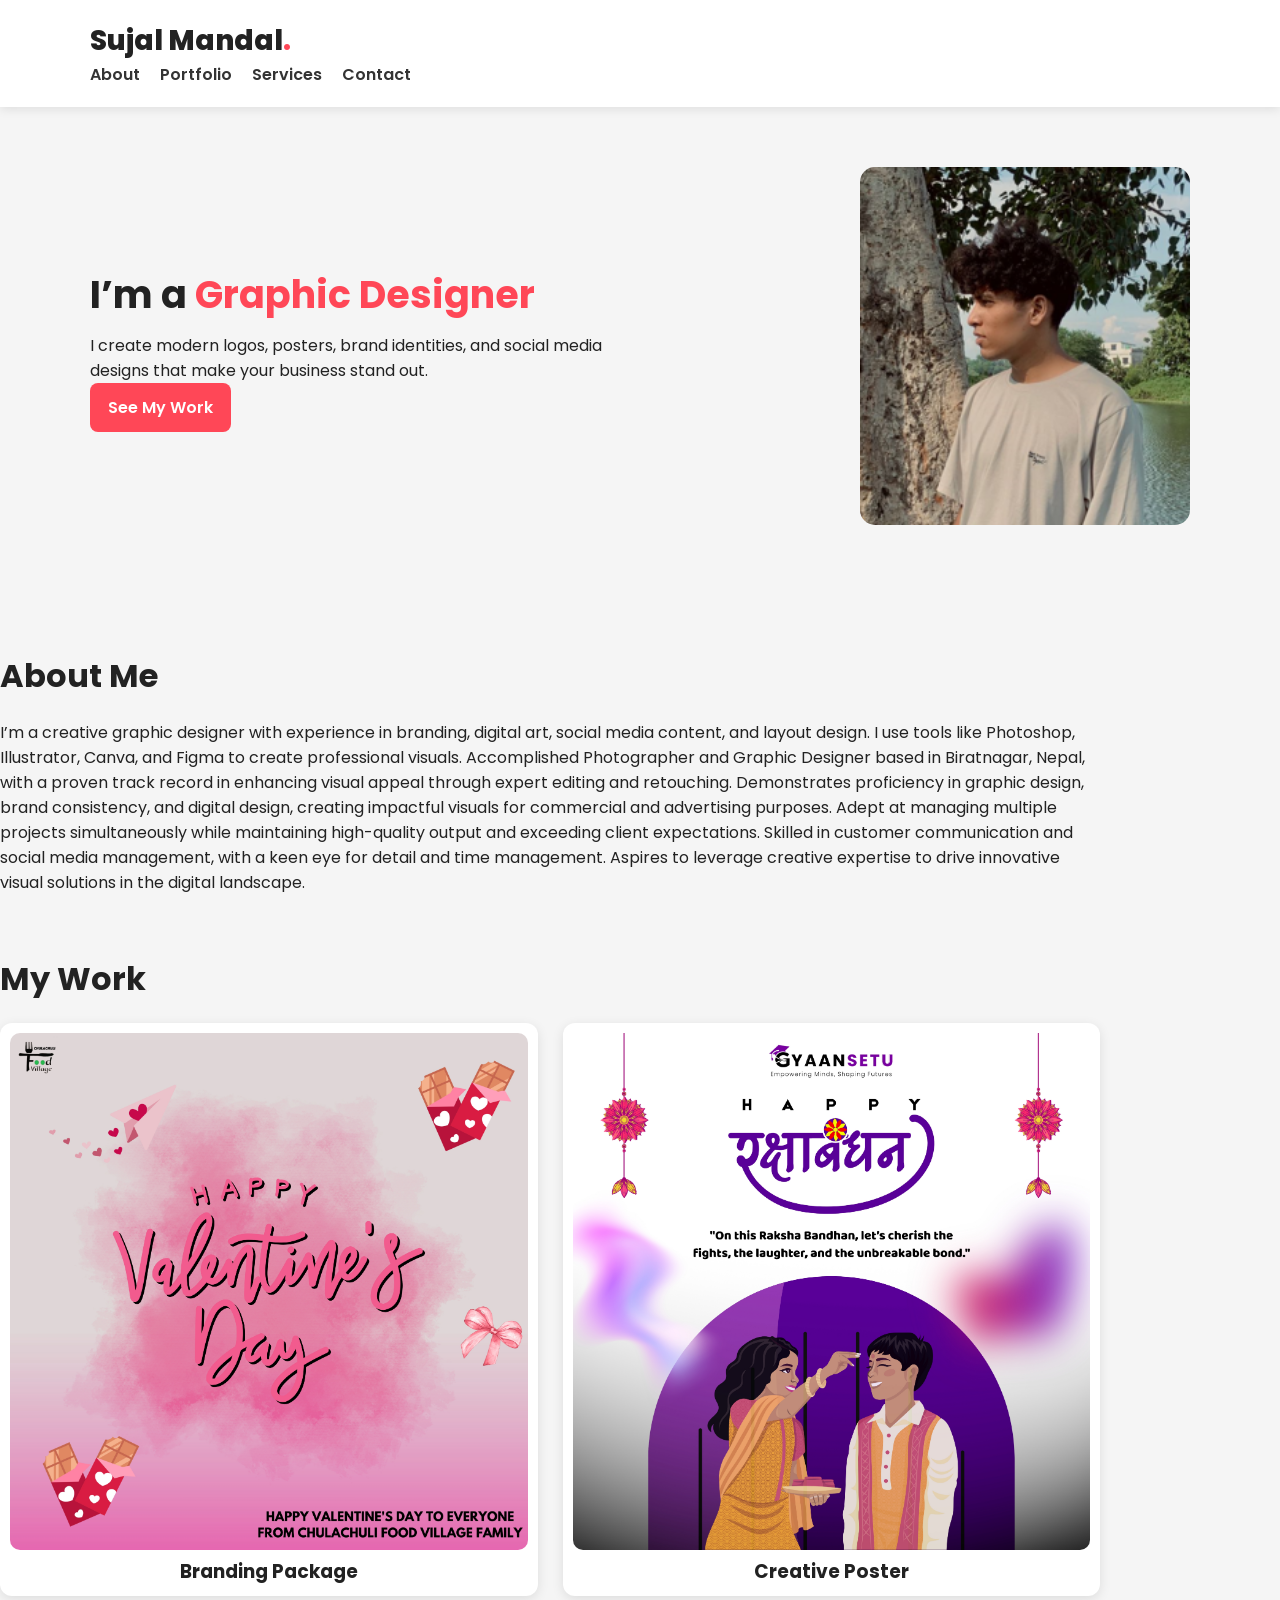
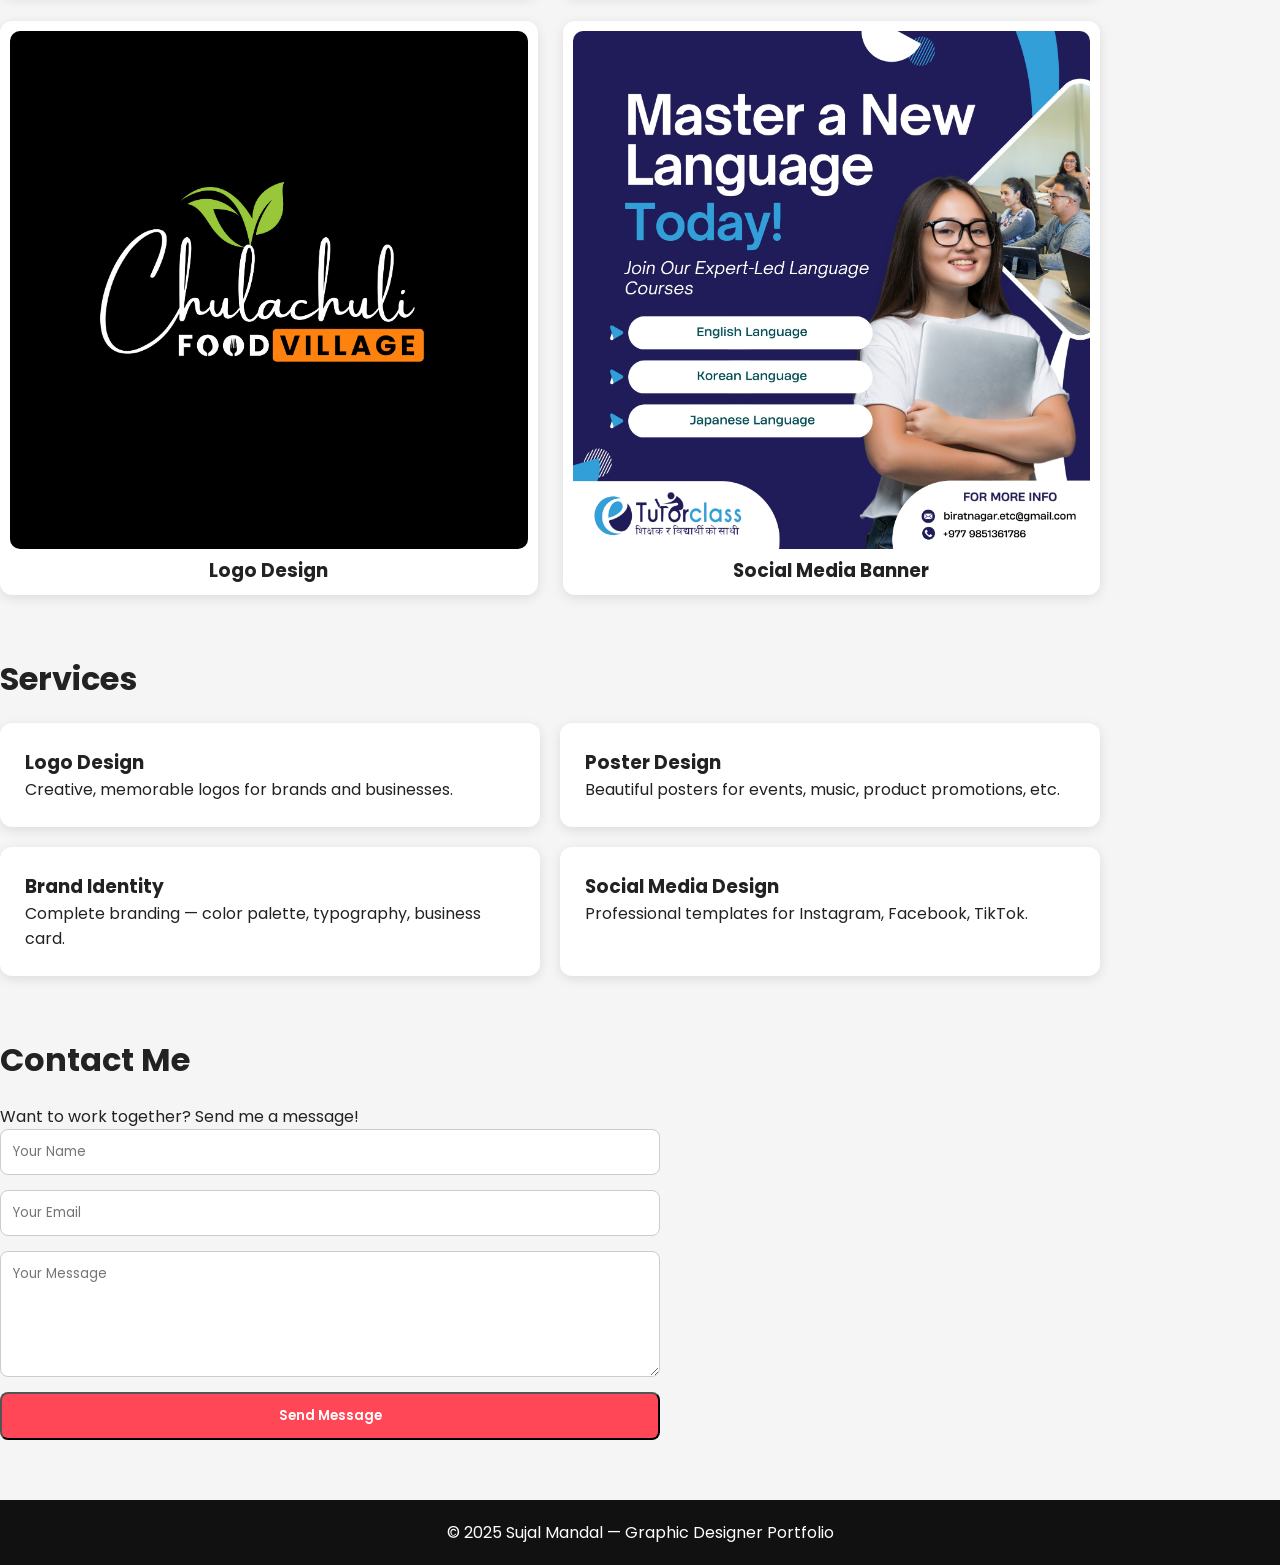
==== index.html @ 3d7919da "My graphic designer portfolio" ====
<!DOCTYPE html>
<html lang="en">
<head>
  <meta charset="UTF-8">
  <meta name="viewport" content="width=device-width, initial-scale=1.0">
  <title>Graphic Designer – Portfolio</title>

  <link rel="stylesheet" href="styles.css">
</head>

<body>

  <!-- HEADER -->
  <header class="header">
    <div class="container">
      <h1 class="logo">Sujal Mandal<span>.</span></h1>
      <nav>
        <ul class="nav-links">
          <li><a href="#about">About</a></li>
          <li><a href="#portfolio">Portfolio</a></li>
          <li><a href="#services">Services</a></li>
          <li><a href="#contact">Contact</a></li>
        </ul>
      </nav>
    </div>
  </header>

  <!-- HERO SECTION -->
  <section class="hero">
    <div class="container hero-content">
      <div class="hero-text">
        <h2>I’m a <span>Graphic Designer</span></h2>
        <p>I create modern logos, posters, brand identities, and social media designs that make your business stand out.</p>
        <a href="#portfolio" class="btn">See My Work</a>
      </div>
      <div class="hero-img">
        <img src="image/Profile.JPG" alt="Designer Photo">
      </div>
    </div>
  </section>

  <!-- ABOUT -->
  <section id="about" class="about section container">
    <h2>About Me</h2>
    <p>I’m a creative graphic designer with experience in branding, digital art, social media content, and layout design. I use tools like Photoshop, Illustrator, Canva, and Figma to create professional visuals. Accomplished Photographer and Graphic Designer based in Biratnagar,
Nepal, with a proven track record in enhancing visual appeal through expert
editing and retouching. Demonstrates proficiency in graphic design, brand
consistency, and digital design, creating impactful visuals for commercial
and advertising purposes. Adept at managing multiple projects
simultaneously while maintaining high-quality output and exceeding client
expectations. Skilled in customer communication and social media
management, with a keen eye for detail and time management. Aspires to
leverage creative expertise to drive innovative visual solutions in the digital
landscape.
</p>
  </section>

  <!-- PORTFOLIO -->
  <section id="portfolio" class="portfolio section container">
    <h2>My Work</h2>

    <div class="portfolio-grid">

      <div class="portfolio-card">
        <img src="image/work1.jpg" alt="Design Work 1">
        <h3>Branding Package</h3>
      </div>

      <div class="portfolio-card">
        <img src="image/work2.jpg" alt="Design Work 2">
        <h3>Creative Poster</h3>
      </div>

      <div class="portfolio-card">
        <img src="image/work3.jpg" alt="Design Work 3">
        <h3>Logo Design</h3>
      </div>

      <div class="portfolio-card">
        <img src="image/work4.jpg" alt="Design Work 4">
        <h3>Social Media Banner</h3>
      </div>

    </div>
  </section>

  <!-- SERVICES -->
  <section id="services" class="services section container">
    <h2>Services</h2>

    <div class="service-grid">

      <div class="service-card">
        <h3>Logo Design</h3>
        <p>Creative, memorable logos for brands and businesses.</p>
      </div>

      <div class="service-card">
        <h3>Poster Design</h3>
        <p>Beautiful posters for events, music, product promotions, etc.</p>
      </div>

      <div class="service-card">
        <h3>Brand Identity</h3>
        <p>Complete branding — color palette, typography, business card.</p>
      </div>

      <div class="service-card">
        <h3>Social Media Design</h3>
        <p>Professional templates for Instagram, Facebook, TikTok.</p>
      </div>

    </div>
  </section>

  <!-- CONTACT -->
  <section id="contact" class="contact section container">
    <h2>Contact Me</h2>
    <p>Want to work together? Send me a message!</p>

    <form id="contactForm">
      <input type="text" placeholder="Your Name" required>
      <input type="email" placeholder="Your Email" required>
      <textarea rows="5" placeholder="Your Message" required></textarea>
      <button class="btn" type="submit">Send Message</button>
    </form>
  </section>

  <!-- FOOTER -->
  <footer>
    <p>© 2025 Sujal Mandal — Graphic Designer Portfolio</p>
  </footer>

  <script src="script.js"></script>

</body>
</html>
---- styles.css ----
/* GOOGLE FONT */
@import url('https://fonts.googleapis.com/css2?family=Poppins:wght@300;400;600;800&display=swap');

* {
  margin: 0;
  padding: 0;
  box-sizing: border-box;
  font-family: "Poppins", sans-serif;
}

body {
  background: #f5f5f5;
  color: #222;
}

.container {
  width: 90%;
  max-width: 1100px;
  margin: auto;
}

/* HEADER */
.header {
  background: #ffffff;
  padding: 20px 0;
  box-shadow: 0 2px 10px rgba(0, 0, 0, 0.1);
}

.logo {
  font-size: 28px;
  font-weight: 800;
}

.logo span {
  color: #ff4757;
}

.nav-links {
  list-style: none;
  display: flex;
  gap: 20px;
}

.nav-links li a {
  text-decoration: none;
  font-weight: 600;
  color: #333;
}

/* HERO */
.hero {
  padding: 60px 0;
  display: flex;
  align-items: center;
}

.hero-content {
  display: flex;
  justify-content: space-between;
  align-items: center;
}

.hero-text {
  width: 50%;
}

.hero-text h2 {
  font-size: 38px;
  margin-bottom: 10px;
}

.hero-text h2 span {
  color: #ff4757;
}

.hero-img img {
  width: 330px;
  border-radius: 15px;
}

/* SECTIONS */
.section {
  margin: 60px 0;
}

.section h2 {
  font-size: 32px;
  margin-bottom: 20px;
}

/* PORTFOLIO GRID */
.portfolio-grid {
  display: grid;
  grid-template-columns: repeat(2, 1fr);
  gap: 25px;
}

.portfolio-card {
  background: #fff;
  padding: 10px;
  border-radius: 12px;
  box-shadow: 0 3px 12px rgba(0,0,0,0.1);
  text-align: center;
}

.portfolio-card img {
  width: 100%;
  border-radius: 10px;
}

/* SERVICES */
.service-grid {
  display: grid;
  grid-template-columns: repeat(2, 1fr);
  gap: 20px;
}

.service-card {
  background: #fff;
  padding: 25px;
  border-radius: 12px;
  box-shadow: 0 3px 12px rgba(0,0,0,0.1);
}

/* CONTACT */
form {
  display: grid;
  gap: 15px;
  width: 60%;
}

form input, form textarea {
  padding: 12px;
  border-radius: 8px;
  border: 1px solid #ccc;
}

.btn {
  display: inline-block;
  padding: 12px 18px;
  background: #ff4757;
  color: #fff;
  text-decoration: none;
  border-radius: 8px;
  text-align: center;
  font-weight: 600;
}

/* FOOTER */
footer {
  text-align: center;
  padding: 20px;
  background: #111;
  color: #fff;
  margin-top: 40px;
}
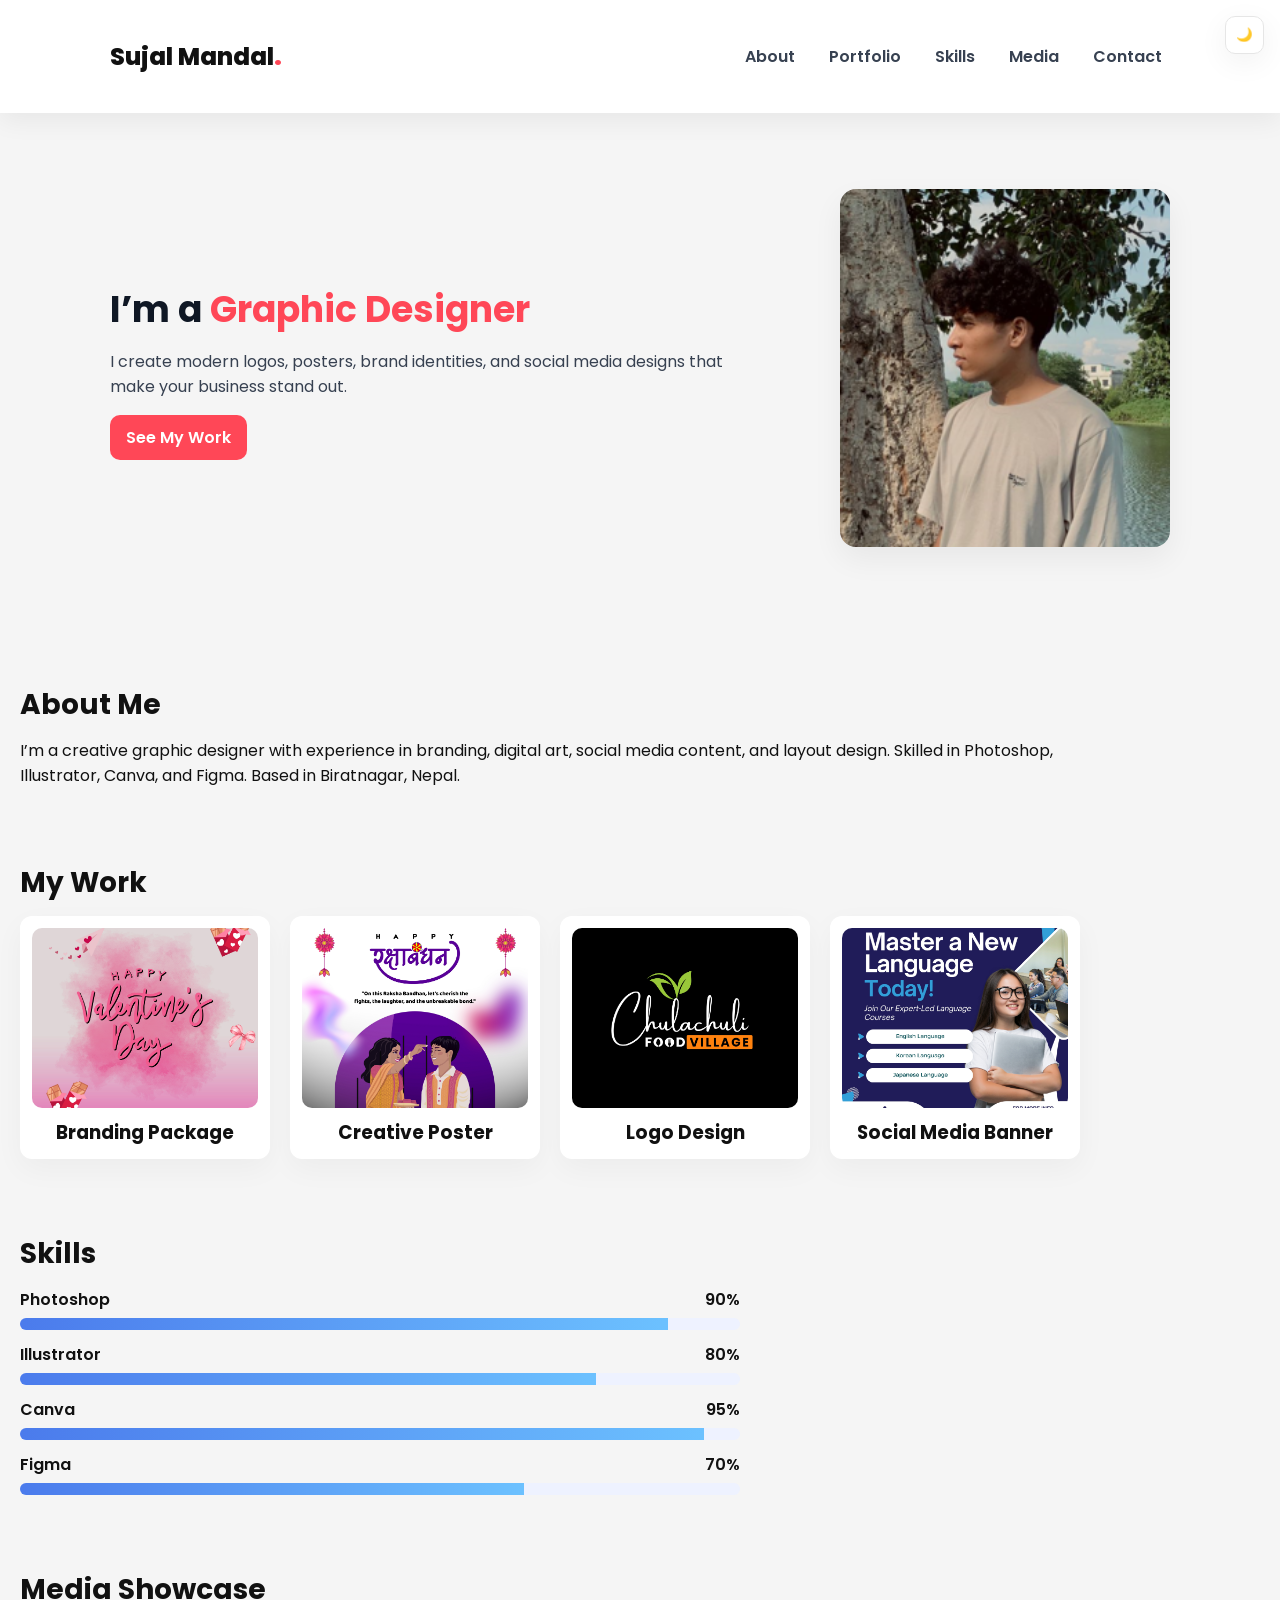
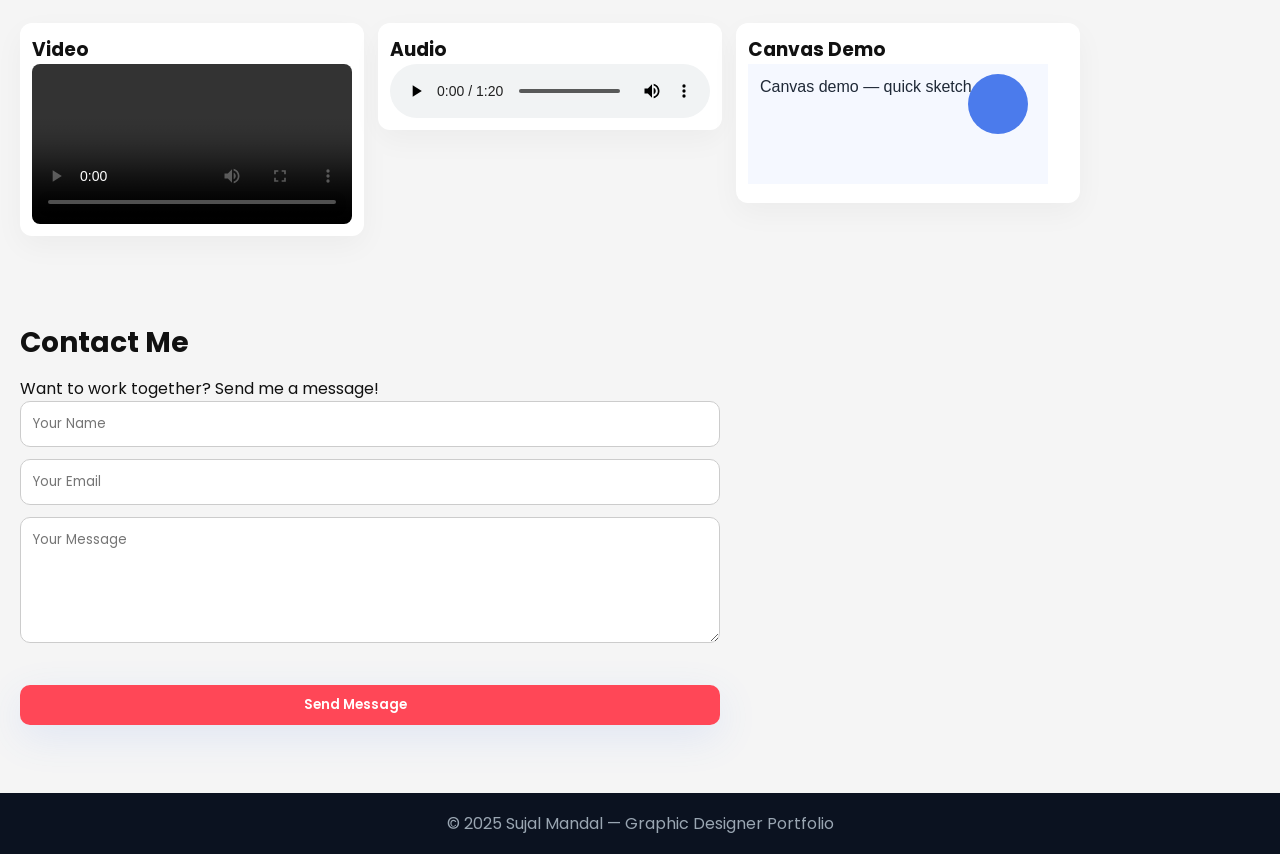
==== commit c625a3f0: "Some Changes" ====
--- a/index.html
+++ b/index.html
@@ -1,37 +1,44 @@
 <!DOCTYPE html>
 <html lang="en">
+
 <head>
   <meta charset="UTF-8">
   <meta name="viewport" content="width=device-width, initial-scale=1.0">
   <title>Graphic Designer – Portfolio</title>
-
   <link rel="stylesheet" href="styles.css">
 </head>
 
 <body>
 
+  <!-- THEME TOGGLE -->
+  <button id="theme-toggle" class="theme-toggle">🌙</button>
+
+  <!-- BACK TO TOP -->
+  <button id="back-to-top" class="back-to-top">↑</button>
+
   <!-- HEADER -->
   <header class="header">
-    <div class="container">
+    <div class="container header-inner">
       <h1 class="logo">Sujal Mandal<span>.</span></h1>
       <nav>
         <ul class="nav-links">
           <li><a href="#about">About</a></li>
           <li><a href="#portfolio">Portfolio</a></li>
-          <li><a href="#services">Services</a></li>
+          <li><a href="#skills">Skills</a></li>
+          <li><a href="#media">Media</a></li>
           <li><a href="#contact">Contact</a></li>
         </ul>
       </nav>
     </div>
   </header>
 
-  <!-- HERO SECTION -->
-  <section class="hero">
+  <!-- HERO -->
+  <section class="hero animate-on-scroll">
     <div class="container hero-content">
       <div class="hero-text">
-        <h2>I’m a <span>Graphic Designer</span></h2>
-        <p>I create modern logos, posters, brand identities, and social media designs that make your business stand out.</p>
-        <a href="#portfolio" class="btn">See My Work</a>
+        <h2 class="animate-up">I’m a <span>Graphic Designer</span></h2>
+        <p class="animate-up">I create modern logos, posters, brand identities, and social media designs that make your business stand out.</p>
+        <a href="#portfolio" class="btn animate-up">See My Work</a>
       </div>
       <div class="hero-img">
         <img src="image/Profile.JPG" alt="Designer Photo">
@@ -40,91 +47,136 @@
   </section>
 
   <!-- ABOUT -->
-  <section id="about" class="about section container">
+  <section id="about" class="about section container animate-on-scroll">
     <h2>About Me</h2>
-    <p>I’m a creative graphic designer with experience in branding, digital art, social media content, and layout design. I use tools like Photoshop, Illustrator, Canva, and Figma to create professional visuals. Accomplished Photographer and Graphic Designer based in Biratnagar,
-Nepal, with a proven track record in enhancing visual appeal through expert
-editing and retouching. Demonstrates proficiency in graphic design, brand
-consistency, and digital design, creating impactful visuals for commercial
-and advertising purposes. Adept at managing multiple projects
-simultaneously while maintaining high-quality output and exceeding client
-expectations. Skilled in customer communication and social media
-management, with a keen eye for detail and time management. Aspires to
-leverage creative expertise to drive innovative visual solutions in the digital
-landscape.
-</p>
+    <p>
+      I’m a creative graphic designer with experience in branding, digital art, social media content, and layout design.
+      Skilled in Photoshop, Illustrator, Canva, and Figma. Based in Biratnagar, Nepal.
+    </p>
   </section>
 
   <!-- PORTFOLIO -->
-  <section id="portfolio" class="portfolio section container">
+  <section id="portfolio" class="portfolio section container animate-on-scroll">
     <h2>My Work</h2>
 
     <div class="portfolio-grid">
-
       <div class="portfolio-card">
-        <img src="image/work1.jpg" alt="Design Work 1">
+        <img src="image/work1.jpg" alt="">
         <h3>Branding Package</h3>
       </div>
 
       <div class="portfolio-card">
-        <img src="image/work2.jpg" alt="Design Work 2">
+        <img src="image/work2.jpg" alt="">
         <h3>Creative Poster</h3>
       </div>
 
       <div class="portfolio-card">
-        <img src="image/work3.jpg" alt="Design Work 3">
+        <img src="image/work3.jpg" alt="">
         <h3>Logo Design</h3>
       </div>
 
       <div class="portfolio-card">
-        <img src="image/work4.jpg" alt="Design Work 4">
+        <img src="image/work4.jpg" alt="">
         <h3>Social Media Banner</h3>
+      </div>
+    </div>
+  </section>
+
+  <!-- SKILLS -->
+  <section id="skills" class="section container animate-on-scroll">
+    <h2>Skills</h2>
+
+    <div class="skills-grid">
+      <div>
+        <div class="skill-title">
+          <span>Photoshop</span><span>90%</span>
+        </div>
+        <div class="skill-bar" data-percent="90">
+          <div class="skill-fill"></div>
+        </div>
+      </div>
+
+      <div>
+        <div class="skill-title">
+          <span>Illustrator</span><span>80%</span>
+        </div>
+        <div class="skill-bar" data-percent="80">
+          <div class="skill-fill"></div>
+        </div>
+      </div>
+
+      <div>
+        <div class="skill-title">
+          <span>Canva</span><span>95%</span>
+        </div>
+        <div class="skill-bar" data-percent="95">
+          <div class="skill-fill"></div>
+        </div>
+      </div>
+
+      <div>
+        <div class="skill-title">
+          <span>Figma</span><span>70%</span>
+        </div>
+        <div class="skill-bar" data-percent="70">
+          <div class="skill-fill"></div>
+        </div>
       </div>
 
     </div>
   </section>
 
-  <!-- SERVICES -->
-  <section id="services" class="services section container">
-    <h2>Services</h2>
+  <!-- MEDIA SECTION -->
+  <section id="media" class="section container animate-on-scroll">
+    <h2>Media Showcase</h2>
 
-    <div class="service-grid">
-
-      <div class="service-card">
-        <h3>Logo Design</h3>
-        <p>Creative, memorable logos for brands and businesses.</p>
+    <div class="media-row">
+      <div class="media-block">
+        <h3>Video</h3>
+        <video controls>
+          <source src="video/Portfolio.mp4" type="video/mp4">
+        </video>
       </div>
 
-      <div class="service-card">
-        <h3>Poster Design</h3>
-        <p>Beautiful posters for events, music, product promotions, etc.</p>
+      <div class="media-block">
+        <h3>Audio</h3>
+        <audio controls>
+          <source src="audio/Music.mp3" type="audio/mp3">
+        </audio>
       </div>
 
-      <div class="service-card">
-        <h3>Brand Identity</h3>
-        <p>Complete branding — color palette, typography, business card.</p>
+      <div class="media-block">
+        <h3>Canvas Demo</h3>
+        <canvas id="demo-canvas" width="300" height="120"></canvas>
       </div>
-
-      <div class="service-card">
-        <h3>Social Media Design</h3>
-        <p>Professional templates for Instagram, Facebook, TikTok.</p>
-      </div>
-
     </div>
   </section>
 
   <!-- CONTACT -->
-  <section id="contact" class="contact section container">
-    <h2>Contact Me</h2>
-    <p>Want to work together? Send me a message!</p>
+<section id="contact" class="contact section container animate-on-scroll">
+  <h2>Contact Me</h2>
+  <p>Want to work together? Send me a message!</p>
 
-    <form id="contactForm">
-      <input type="text" placeholder="Your Name" required>
-      <input type="email" placeholder="Your Email" required>
-      <textarea rows="5" placeholder="Your Message" required></textarea>
-      <button class="btn" type="submit">Send Message</button>
-    </form>
-  </section>
+  <form id="contactForm" novalidate>
+    <input id="nameInput" type="text" placeholder="Your Name" required class="form-field">
+    <input id="emailInput" type="email" placeholder="Your Email" required class="form-field">
+    <textarea id="messageInput" rows="5" placeholder="Your Message" required class="form-field"></textarea>
+
+    <p id="form-msg" class="form-msg" aria-live="polite"></p>
+
+    <button id="submitBtn" class="btn glow" type="submit">
+      <span class="btn-text">Send Message</span>
+      <span class="btn-spinner" aria-hidden="true"></span>
+    </button>
+  </form>
+
+  <!-- success animation overlay (hidden by default) -->
+  <div id="submit-success" class="submit-success" aria-hidden="true">
+    <svg viewBox="0 0 52 52" class="checkmark"><path d="M14 27 l7 7 17-17" stroke="#fff" stroke-width="4" fill="none" stroke-linecap="round" stroke-linejoin="round"/></svg>
+    <p>Message sent!</p>
+  </div>
+</section>
+
 
   <!-- FOOTER -->
   <footer>
@@ -132,6 +184,6 @@
   </footer>
 
   <script src="script.js"></script>
+</body>
 
-</body>
 </html>
--- a/styles.css
+++ b/styles.css
@@ -1,156 +1,299 @@
-/* GOOGLE FONT */
+/* -------------------- FONTS & ROOT -------------------- */
 @import url('https://fonts.googleapis.com/css2?family=Poppins:wght@300;400;600;800&display=swap');
 
-* {
-  margin: 0;
-  padding: 0;
-  box-sizing: border-box;
-  font-family: "Poppins", sans-serif;
-}
-
-body {
-  background: #f5f5f5;
-  color: #222;
-}
-
-.container {
-  width: 90%;
-  max-width: 1100px;
-  margin: auto;
-}
-
-/* HEADER */
-.header {
-  background: #ffffff;
-  padding: 20px 0;
-  box-shadow: 0 2px 10px rgba(0, 0, 0, 0.1);
-}
-
-.logo {
-  font-size: 28px;
-  font-weight: 800;
-}
-
-.logo span {
-  color: #ff4757;
-}
-
-.nav-links {
-  list-style: none;
+:root{
+  --bg: #0f1724;
+  --card: #0b1220;
+  --muted: #9aa6b2;
+  --fg-light: #e6eef8;
+  --primary: #ff4757;
+  --accent: #4b7bec;
+  --surface: #ffffff;
+  --radius: 12px;
+  --transition: 250ms cubic-bezier(.2,.9,.2,1);
+}
+
+/* -------------------- RESET -------------------- */
+*{box-sizing:border-box;margin:0;padding:0;font-family:'Poppins',sans-serif}
+html,body{height:100%}
+body{
+  background:#f5f5f5;
+  color:#111;
+  -webkit-font-smoothing:antialiased;
+  -moz-osx-font-smoothing:grayscale;
+  transition: background var(--transition), color var(--transition);
+  font-size:16px;
+}
+.container{width:90%;max-width:1100px;margin:0 auto;padding:1.25rem}
+a{text-decoration:none;color:inherit}
+
+/* -------------------- Page load -------------------- */
+/* subtle page fade on load */
+body { opacity: 0; animation: pageFadeIn .6s ease forwards; }
+@keyframes pageFadeIn { to { opacity: 1; } }
+
+/* -------------------- Buttons -------------------- */
+.btn{
+  display:inline-block;
+  background:var(--primary);
+  color:#fff;
+  padding:10px 16px;
+  border-radius:10px;
+  font-weight:600;
+  border:none;
+  cursor:pointer;
+  transition: transform 220ms ease, box-shadow 220ms ease;
+  will-change: transform, box-shadow;
+}
+.btn:hover{
+  transform: translateY(-3px);
+  box-shadow: 0 12px 30px rgba(255,71,87,0.18);
+}
+.btn:active{ transform: translateY(-1px); }
+
+/* subtle "glow" variant when using .glow */
+.btn.glow{
+  box-shadow: 0 12px 40px rgba(75,123,236,0.12);
+}
+
+/* -------------------- Theme toggle & back-to-top -------------------- */
+.theme-toggle{
+  position:fixed; right:16px; top:16px; z-index:1200;
+  background:#fff; border:1px solid #e6e6e6; padding:8px 10px; border-radius:10px;
+  cursor:pointer; box-shadow:0 8px 30px rgba(2,6,23,0.06); transition: transform .15s, background .2s;
+}
+.theme-toggle:active{ transform: scale(.98); }
+
+.back-to-top{
+  position:fixed; right:16px; bottom:16px; z-index:1200; width:44px; height:44px; border-radius:50%;
+  border:none; background:var(--primary); color:#fff; font-weight:700; display:none; cursor:pointer;
+  box-shadow:0 12px 34px rgba(75,123,236,0.12); transition: opacity .28s ease, transform .18s;
+}
+.back-to-top.show{ display:block; opacity:1; }
+.back-to-top:active{ transform:scale(.96) }
+
+/* -------------------- Header & Nav -------------------- */
+.header{
+  background:#fff; padding:18px 0; position:sticky; top:0; z-index:900;
+  box-shadow:0 8px 24px rgba(2,6,23,0.06); transition: background var(--transition), box-shadow var(--transition);
+}
+.header-inner{ display:flex; align-items:center; justify-content:space-between; gap:18px; }
+.logo{ font-size:24px; font-weight:800; color:#111; }
+.logo span{ color:var(--primary); }
+
+.nav-links{ list-style:none; display:flex; gap:18px; align-items:center; }
+.nav-links a{
+  padding:6px 8px; border-radius:8px; font-weight:600; color:#374151; position:relative; display:inline-block;
+  transition: color .18s ease;
+}
+/* underline animation */
+.nav-links a::after{
+  content:""; position:absolute; left:50%; bottom:-6px; transform:translateX(-50%); width:0; height:3px; border-radius:3px;
+  background:var(--primary); transition: width .28s cubic-bezier(.2,.9,.2,1);
+}
+.nav-links a:hover::after{ width:60%; }
+
+/* focus outline for accessibility */
+a:focus, button:focus, input:focus, textarea:focus{ outline: 3px solid rgba(75,123,236,0.12); outline-offset:3px }
+
+/* -------------------- Hero -------------------- */
+.hero{ padding:56px 0; }
+.hero-content{ display:flex; align-items:center; justify-content:space-between; gap:24px; }
+.hero-text{ width:58%; }
+
+/* animate-up helper for initial hero elements */
+.animate-up{ opacity:0; transform:translateY(10px); animation:animUp .6s cubic-bezier(.2,.9,.2,1) forwards; }
+.animate-up:nth-child(1){ animation-delay:0.15s }
+.hero-text h2.animate-up{ animation-delay:0.12s }
+.hero-text p.animate-up{ animation-delay:0.26s }
+@keyframes animUp{ to { opacity:1; transform:none } }
+
+.hero-text h2{ font-size:36px; margin-bottom:12px; color:#0f1724 }
+.hero-text h2 span{ color:var(--primary) }
+.hero-text p{ color:#374151; margin-bottom:16px }
+
+.hero-img img{
+  width:330px; border-radius:16px; object-fit:cover;
+  box-shadow:0 12px 30px rgba(2,6,23,0.06);
+  transition: transform 4s ease-in-out;
+  /* subtle float via CSS animation */
+  animation:heroFloat 6s ease-in-out infinite;
+}
+@keyframes heroFloat{
+  0% { transform: translateY(0); }
+  50% { transform: translateY(-8px); }
+  100% { transform: translateY(0); }
+}
+
+/* -------------------- Sections -------------------- */
+.section{ margin:48px 0; padding-top:6px; }
+.section h2{ font-size:28px; margin-bottom:12px; opacity:0; transform:translateY(10px); transition: opacity .45s, transform .45s; }
+.section.in-view h2{ opacity:1; transform:none; }
+
+/* animate-on-scroll class (applied by JS) */
+.animate-on-scroll{ opacity:0; transform:translateY(18px); transition: opacity .7s ease, transform .7s ease; }
+.animate-on-scroll.in-view{ opacity:1; transform:none; }
+
+/* -------------------- Portfolio -------------------- */
+.portfolio-grid{ display:grid; grid-template-columns:repeat(auto-fit,minmax(220px,1fr)); gap:20px; }
+.portfolio-card{
+  background:#fff; padding:12px; border-radius:12px; text-align:center;
+  box-shadow:0 10px 30px rgba(2,6,23,0.04); transition: transform .28s cubic-bezier(.2,.9,.2,1), box-shadow .28s;
+  will-change: transform;
+}
+.portfolio-card img{ width:100%; height:180px; object-fit:cover; border-radius:10px; display:block; }
+.portfolio-card h3{ margin-top:10px; color:#111; }
+
+/* hover tilt + glow */
+.portfolio-card:hover{
+  transform: translateY(-10px) rotateX(0deg) scale(1.02);
+  box-shadow:0 20px 60px rgba(2,6,23,0.12);
+}
+.portfolio-card:active{ transform: translateY(-6px) scale(.998) }
+
+/* make cards reveal in stagger via JS (JS will add .in-view to parent grid) */
+.portfolio-grid.in-view .portfolio-card{ opacity:1; transform:none; }
+.portfolio-grid.in-view .portfolio-card:nth-child(1){ transition-delay:.06s }
+.portfolio-grid.in-view .portfolio-card:nth-child(2){ transition-delay:.12s }
+.portfolio-grid.in-view .portfolio-card:nth-child(3){ transition-delay:.18s }
+.portfolio-grid.in-view .portfolio-card:nth-child(4){ transition-delay:.24s }
+
+/* -------------------- Skills -------------------- */
+.skills-grid{ display:grid; gap:12px; max-width:720px; }
+.skill-title{ display:flex; justify-content:space-between; font-weight:600; color:#111; margin-bottom:6px; }
+.skill-bar{ background:#eef2ff; border-radius:999px; height:12px; overflow:hidden; }
+.skill-fill{ height:100%; width:0%; background: linear-gradient(90deg,var(--accent),#6cc1ff); transition: width 1.2s cubic-bezier(.2,.9,.2,1); }
+
+/* -------------------- Media & Slider -------------------- */
+.media-row{ display:grid; grid-template-columns:repeat(auto-fit,minmax(220px,1fr)); gap:14px; align-items:start; margin-bottom:12px; }
+.media-block{ background:#fff; padding:12px; border-radius:12px; box-shadow:0 10px 30px rgba(2,6,23,0.04); transition: transform .28s, opacity .28s; opacity:0; transform:translateY(10px); }
+.media-block.in-view{ opacity:1; transform:none; }
+.media-block video, .media-block audio{ width:100%; border-radius:8px; display:block; }
+
+/* slider */
+.slider{ display:flex; align-items:center; gap:10px; margin-top:10px; }
+.slides{ width:320px; height:200px; border-radius:10px; overflow:hidden; border:1px solid #eee; }
+.slides img{ width:100%; height:100%; object-fit:cover; display:none; opacity:0; transform:scale(1.02); transition: opacity .45s, transform .45s; }
+.slides img.active{ display:block; opacity:1; transform:none; }
+.prev, .next{ background:#fff; border:1px solid #eee; padding:8px 10px; border-radius:8px; cursor:pointer; transition: transform .12s; }
+.prev:active, .next:active{ transform:scale(.98) }
+
+/* -------------------- Contact form -------------------- */
+.contact form{ display:grid; gap:12px; max-width:700px; }
+.contact input, .contact textarea{ padding:12px; border-radius:10px; border:1px solid #ccc; transition: box-shadow .18s, border-color .18s; }
+.contact input:focus, .contact textarea:focus{ box-shadow:0 8px 30px rgba(75,123,236,0.08); border-color:var(--accent); outline:none; }
+.form-msg{ min-height:18px; color:#0f5132; }
+
+/* -------------------- Footer -------------------- */
+footer{ background:#0b1220; color:#9aa6b2; text-align:center; padding:18px 0; margin-top:40px; }
+
+/* -------------------- Dark mode (keeps UI same) -------------------- */
+html.dark-mode, html.dark-mode body { background: var(--bg) !important; color: var(--fg-light) !important; }
+/* ensure headings and text are visible */
+html.dark-mode h1, html.dark-mode h2, html.dark-mode h3, html.dark-mode p, html.dark-mode a, html.dark-mode span {
+  color: var(--fg-light) !important;
+}
+html.dark-mode .header{ background: rgba(7,10,18,0.7) !important; backdrop-filter: blur(6px); }
+html.dark-mode .nav-links a{ color: var(--fg-light) !important; }
+html.dark-mode .portfolio-card, html.dark-mode .media-block, html.dark-mode .skill-bar {
+  background: var(--card) !important; color: var(--fg-light) !important; border: 1px solid rgba(255,255,255,0.04);
+}
+html.dark-mode .hero-text h2{ color: var(--fg-light) !important; }
+html.dark-mode .hero-text p{ color: var(--muted) !important; }
+html.dark-mode input, html.dark-mode textarea { background:#071021; color:#fff; border-color:#233243 }
+
+/* -------------------- Responsive -------------------- */
+@media (max-width: 900px){
+  .hero-content{ display:block; text-align:center; }
+  .hero-text{ width:100%; margin-bottom:14px; }
+  .hero-img img{ width:100%; max-width:360px; margin:0 auto; display:block; }
+  .slides{ width:100%; }
+  .nav-links{ gap:10px; }
+}
+
+/* -------------------- Small polish & performance -------------------- */
+/* prefer-reduced-motion support */
+@media (prefers-reduced-motion: reduce){
+  *{ animation-duration: 0.01ms !important; animation-iteration-count: 1 !important; transition-duration: 0.01ms !important; scroll-behavior: auto !important; }
+}
+
+.form-field {
+  opacity: 0;
+  transform: translateY(10px);
+  animation: fadeField 0.6s ease forwards;
+}
+@keyframes fadeField {
+  to {
+    opacity: 1;
+    transform: none;
+  }
+}
+
+/* ------------------ Form spinner, shake, success ------------------ */
+
+/* spinner inside button */
+.btn-spinner {
+  display: inline-block;
+  width: 18px;
+  height: 18px;
+  margin-left: 8px;
+  border: 2px solid rgba(255,255,255,0.18);
+  border-top-color: #fff;
+  border-radius: 50%;
+  animation: spin 0.85s linear infinite;
+  vertical-align: middle;
+  opacity: 0;
+  transform: scale(.9);
+  transition: opacity .18s, transform .18s;
+}
+.btn.loading .btn-spinner { opacity: 1; transform: scale(1); }
+.btn.loading .btn-text { opacity: .6; }
+
+/* spinner color for dark mode */
+html.dark-mode .btn-spinner { border: 2px solid rgba(255,255,255,0.18); border-top-color: #fff; }
+
+@keyframes spin { to { transform: rotate(360deg); } }
+
+/* shake animation for invalid input / form */
+@keyframes shake {
+  0% { transform: translateX(0); }
+  20% { transform: translateX(-8px); }
+  40% { transform: translateX(8px); }
+  60% { transform: translateX(-6px); }
+  80% { transform: translateX(6px); }
+  100% { transform: translateX(0); }
+}
+.form-shake { animation: shake 420ms cubic-bezier(.36,.07,.19,.97); }
+
+/* small error highlight */
+.input-error { box-shadow: 0 6px 24px rgba(185,28,28,0.12); border-color: #b91c1c !important; }
+
+/* success overlay */
+.submit-success {
+  position: fixed;
+  left: 50%;
+  top: 25%;
+  transform: translate(-50%, -50%) scale(.9);
+  background: var(--primary);
+  color: #fff;
+  padding: 18px 26px;
+  border-radius: 14px;
+  box-shadow: 0 20px 60px rgba(15,23,36,0.28);
   display: flex;
-  gap: 20px;
-}
-
-.nav-links li a {
-  text-decoration: none;
-  font-weight: 600;
-  color: #333;
-}
-
-/* HERO */
-.hero {
-  padding: 60px 0;
-  display: flex;
+  gap: 12px;
   align-items: center;
-}
-
-.hero-content {
-  display: flex;
-  justify-content: space-between;
-  align-items: center;
-}
-
-.hero-text {
-  width: 50%;
-}
-
-.hero-text h2 {
-  font-size: 38px;
-  margin-bottom: 10px;
-}
-
-.hero-text h2 span {
-  color: #ff4757;
-}
-
-.hero-img img {
-  width: 330px;
-  border-radius: 15px;
-}
-
-/* SECTIONS */
-.section {
-  margin: 60px 0;
-}
-
-.section h2 {
-  font-size: 32px;
-  margin-bottom: 20px;
-}
-
-/* PORTFOLIO GRID */
-.portfolio-grid {
-  display: grid;
-  grid-template-columns: repeat(2, 1fr);
-  gap: 25px;
-}
-
-.portfolio-card {
-  background: #fff;
-  padding: 10px;
-  border-radius: 12px;
-  box-shadow: 0 3px 12px rgba(0,0,0,0.1);
-  text-align: center;
-}
-
-.portfolio-card img {
-  width: 100%;
-  border-radius: 10px;
-}
-
-/* SERVICES */
-.service-grid {
-  display: grid;
-  grid-template-columns: repeat(2, 1fr);
-  gap: 20px;
-}
-
-.service-card {
-  background: #fff;
-  padding: 25px;
-  border-radius: 12px;
-  box-shadow: 0 3px 12px rgba(0,0,0,0.1);
-}
-
-/* CONTACT */
-form {
-  display: grid;
-  gap: 15px;
-  width: 60%;
-}
-
-form input, form textarea {
-  padding: 12px;
-  border-radius: 8px;
-  border: 1px solid #ccc;
-}
-
-.btn {
-  display: inline-block;
-  padding: 12px 18px;
-  background: #ff4757;
-  color: #fff;
-  text-decoration: none;
-  border-radius: 8px;
-  text-align: center;
-  font-weight: 600;
-}
-
-/* FOOTER */
-footer {
-  text-align: center;
-  padding: 20px;
-  background: #111;
-  color: #fff;
-  margin-top: 40px;
-}
+  z-index: 2000;
+  opacity: 0;
+  pointer-events: none;
+  transition: opacity .28s ease, transform .28s ease;
+}
+.submit-success.show {
+  opacity: 1;
+  transform: translate(-50%, -50%) scale(1);
+  pointer-events: auto;
+}
+.submit-success .checkmark { width: 44px; height: 44px; }
+
+/* small accessible message color */
+.form-msg.error { color: #b91c1c; }
+.form-msg.success { color: #0f5132; }
